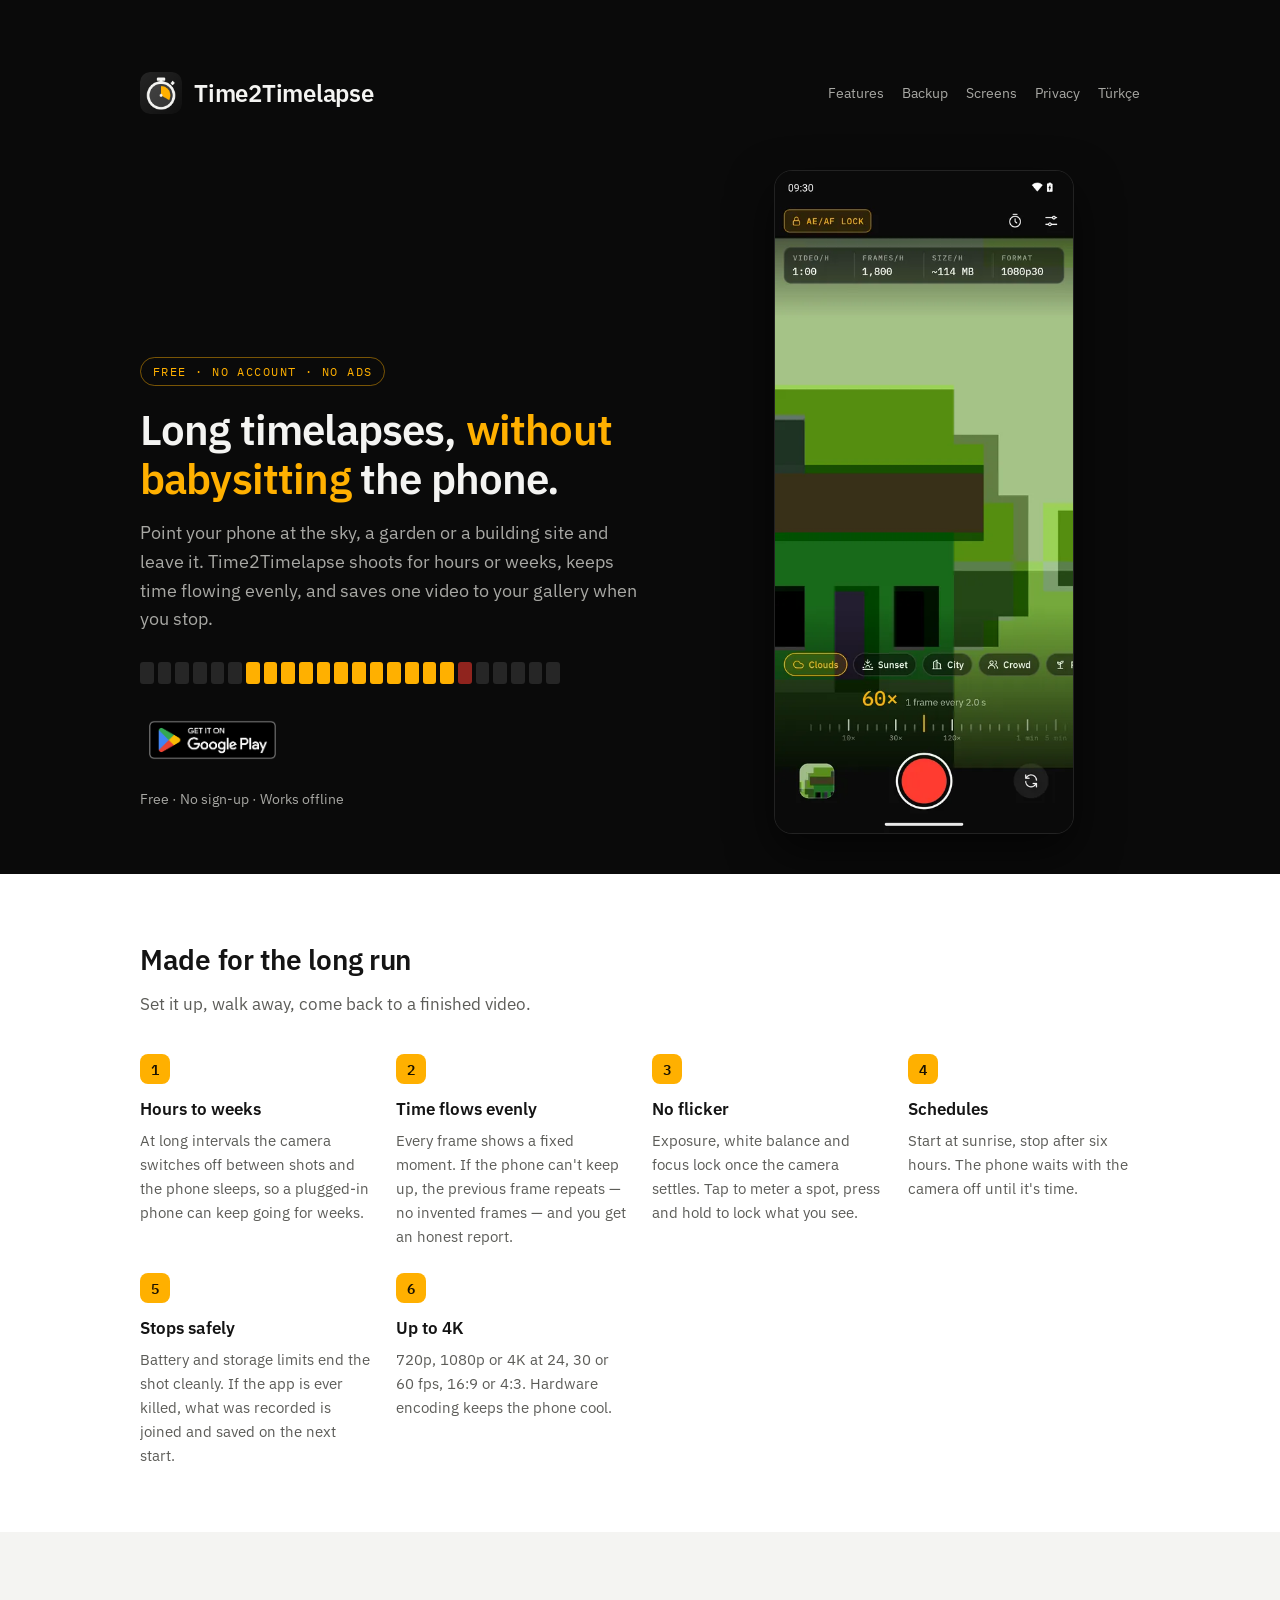
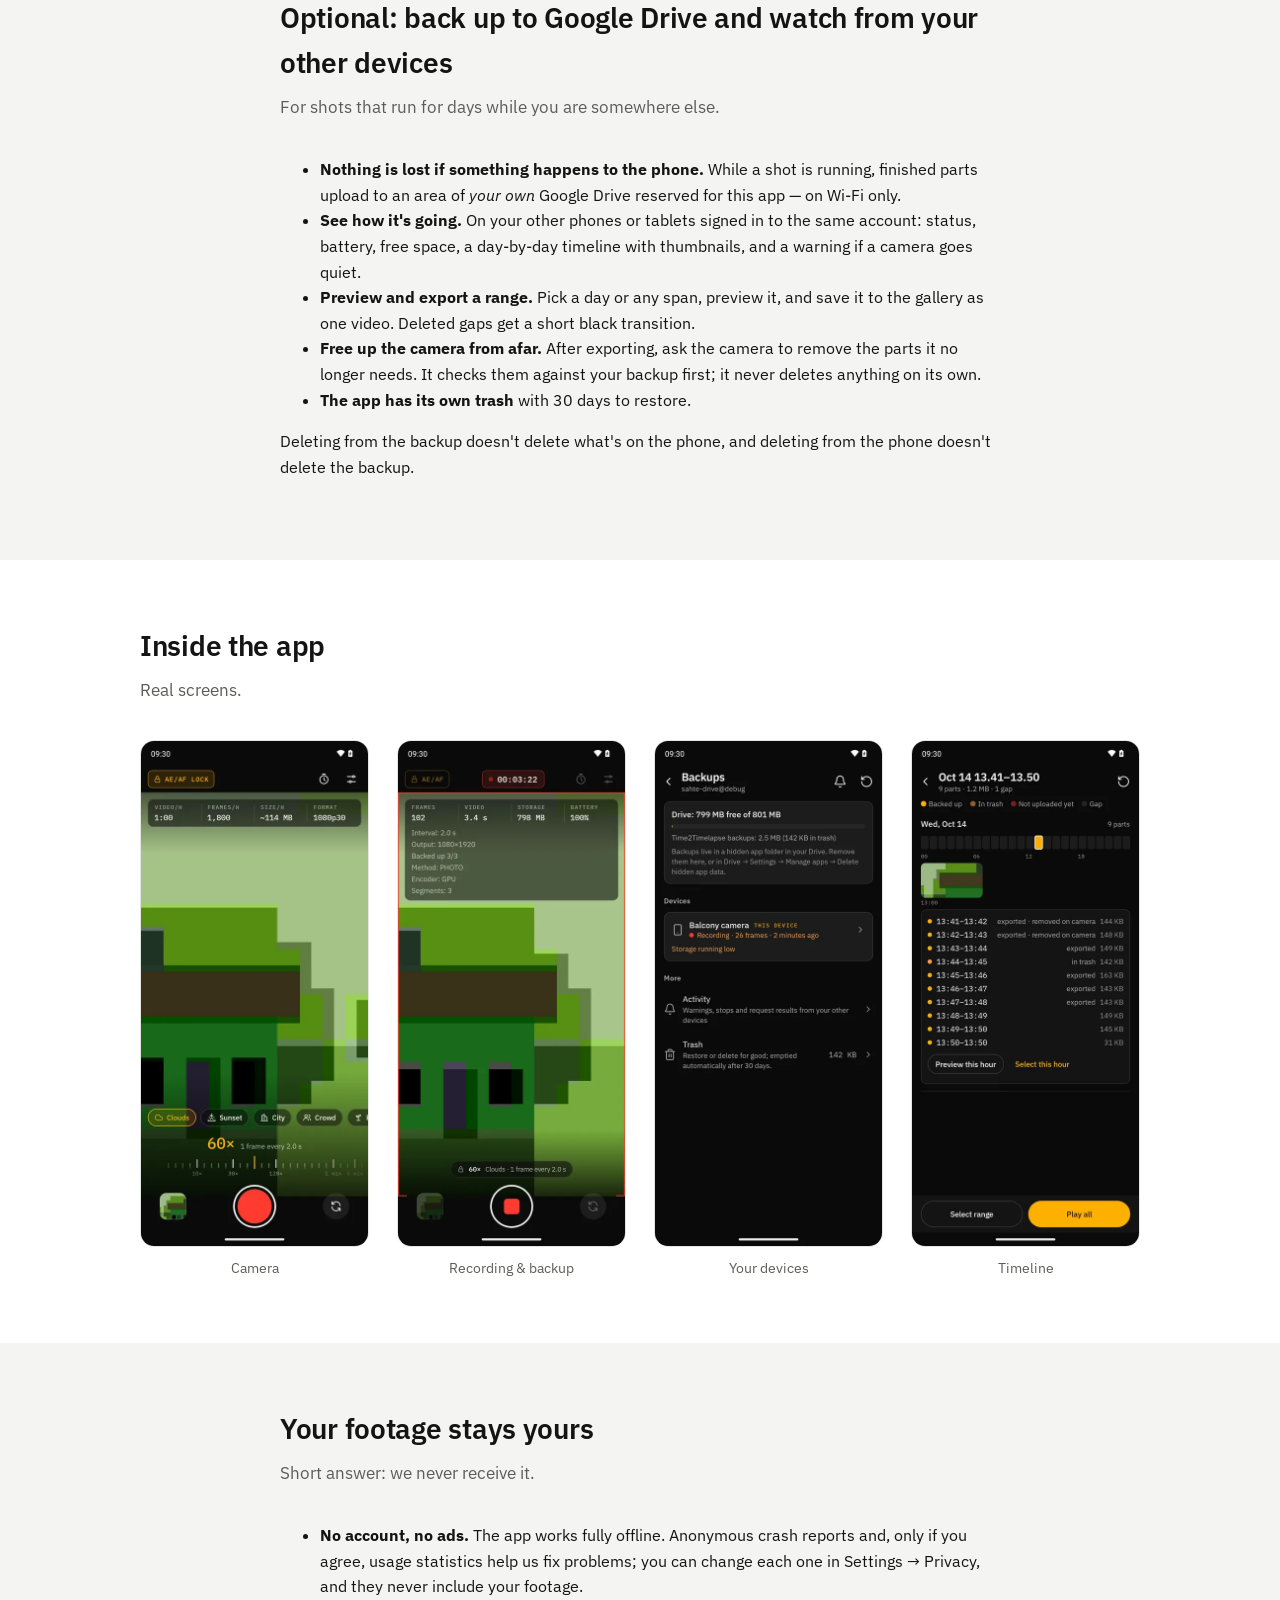
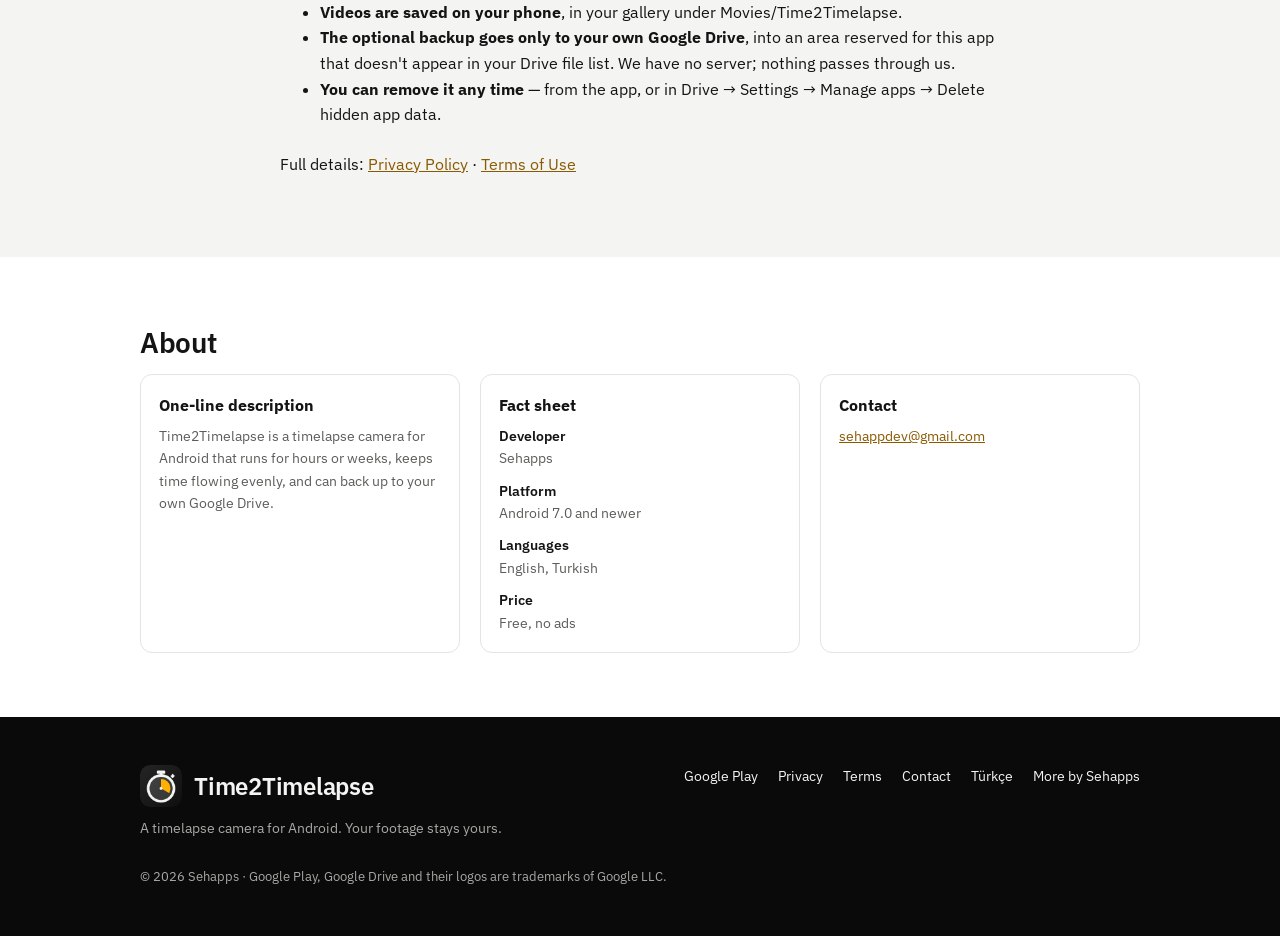
==== time2timelapse/index.html @ 779297e6 "root: app-ads.txt / geliştirici sayfası güncellemesi" ====
<!DOCTYPE html>
<html lang="en">
<head>
<meta charset="UTF-8">
<meta name="viewport" content="width=device-width, initial-scale=1.0">
<title>Time2Timelapse — Timelapse Camera for Android</title>
<meta name="description" content="Shoot timelapses for hours or weeks with your Android phone. Time flows evenly, exposure stays locked, and an optional Google Drive backup lets you watch from your other devices. No account, no ads.">
<link rel="icon" href="assets/icon.png">
<link rel="preconnect" href="https://fonts.googleapis.com">
<link rel="preconnect" href="https://fonts.gstatic.com" crossorigin>
<link rel="stylesheet" href="https://fonts.googleapis.com/css2?family=IBM+Plex+Mono:wght@500&family=IBM+Plex+Sans:wght@400;600&display=swap">
<link rel="stylesheet" href="assets/site.css">
<link rel="canonical" href="https://sehapps.github.io/time2timelapse/">
<link rel="alternate" hreflang="en" href="https://sehapps.github.io/time2timelapse/">
<link rel="alternate" hreflang="tr" href="https://sehapps.github.io/time2timelapse/tr/">
<link rel="alternate" hreflang="x-default" href="https://sehapps.github.io/time2timelapse/">
<meta property="og:type" content="website">
<meta property="og:url" content="https://sehapps.github.io/time2timelapse/">
<meta property="og:site_name" content="Time2Timelapse">
<meta property="og:locale" content="en_US">
<meta property="og:title" content="Time2Timelapse — Timelapse Camera for Android">
<meta property="og:description" content="Hours to weeks of timelapse on your phone, with time flowing evenly. Optional Google Drive backup to watch from your other devices.">
<meta property="og:image" content="https://sehapps.github.io/time2timelapse/assets/og-en.jpg">
<meta property="og:image:type" content="image/jpeg">
<meta property="og:image:width" content="1200">
<meta property="og:image:height" content="630">
<meta property="og:image:alt" content="Time2Timelapse — timelapse camera for Android">
<meta name="twitter:card" content="summary_large_image">
<meta name="twitter:image" content="https://sehapps.github.io/time2timelapse/assets/og-en.jpg">
</head>
<body>

<div class="hero">
  <div class="wrap">
    <div style="grid-column: 1 / -1;">
      <div class="topbar">
        <a class="brand" href="./" style="color:#f4f4f2">
          <img src="assets/icon.png" alt="" width="42" height="42">
          Time2Timelapse
        </a>
        <nav class="topnav">
          <a href="#features">Features</a>
          <a href="#backup">Backup</a>
          <a href="#screens">Screens</a>
          <a href="#privacy">Privacy</a>
          <a href="tr/">Türkçe</a>
        </nav>
      </div>
    </div>

    <div class="hero-copy">
      <span class="eyebrow">Free · No account · No ads</span>
      <h1>Long timelapses, <em>without babysitting</em> the phone.</h1>
      <p class="lede">
        Point your phone at the sky, a garden or a building site and leave it. Time2Timelapse shoots for hours or weeks,
        keeps time flowing evenly, and saves one video to your gallery when you stop.
      </p>
      <div class="strip" aria-hidden="true">
        <i></i><i></i><i></i><i></i><i></i><i></i><i class="on"></i><i class="on"></i><i class="on"></i><i class="on"></i><i class="on"></i><i class="on"></i>
        <i class="on"></i><i class="on"></i><i class="on"></i><i class="on"></i><i class="on"></i><i class="on"></i><i class="rec"></i><i></i><i></i><i></i><i></i><i></i>
      </div>
      <a class="badge" href="https://play.google.com/store/apps/details?id=com.sehapps.time2timelapse&amp;referrer=utm_source%3Dlanding%26utm_medium%3Dhero%26utm_campaign%3Den_site">
        <img src="assets/gp-badge-en.png" alt="Get it on Google Play" width="646" height="250">
      </a>
      <span class="cta-note">Free · No sign-up · Works offline</span>
    </div>

    <div class="hero-shot">
      <img src="assets/shot-camera-en.webp" width="460" height="1022"
           alt="Time2Timelapse camera screen with the readout strip, presets and record button">
    </div>
  </div>
</div>

<section id="features">
  <div class="wrap">
    <h2>Made for the long run</h2>
    <p class="section-lede">Set it up, walk away, come back to a finished video.</p>

    <div class="values">
      <div class="value">
        <span class="num">1</span>
        <h3>Hours to weeks</h3>
        <p>At long intervals the camera switches off between shots and the phone sleeps, so a plugged-in phone can keep going for weeks.</p>
      </div>
      <div class="value">
        <span class="num">2</span>
        <h3>Time flows evenly</h3>
        <p>Every frame shows a fixed moment. If the phone can't keep up, the previous frame repeats — no invented frames — and you get an honest report.</p>
      </div>
      <div class="value">
        <span class="num">3</span>
        <h3>No flicker</h3>
        <p>Exposure, white balance and focus lock once the camera settles. Tap to meter a spot, press and hold to lock what you see.</p>
      </div>
      <div class="value">
        <span class="num">4</span>
        <h3>Schedules</h3>
        <p>Start at sunrise, stop after six hours. The phone waits with the camera off until it's time.</p>
      </div>
      <div class="value">
        <span class="num">5</span>
        <h3>Stops safely</h3>
        <p>Battery and storage limits end the shot cleanly. If the app is ever killed, what was recorded is joined and saved on the next start.</p>
      </div>
      <div class="value">
        <span class="num">6</span>
        <h3>Up to 4K</h3>
        <p>720p, 1080p or 4K at 24, 30 or 60 fps, 16:9 or 4:3. Hardware encoding keeps the phone cool.</p>
      </div>
    </div>
  </div>
</section>

<section id="backup" class="alt">
  <div class="wrap narrow">
    <h2>Optional: back up to Google Drive and watch from your other devices</h2>
    <p class="section-lede">For shots that run for days while you are somewhere else.</p>
    <ul>
      <li><strong>Nothing is lost if something happens to the phone.</strong> While a shot is running, finished parts upload to an area of <em>your own</em> Google Drive reserved for this app — on Wi-Fi only.</li>
      <li><strong>See how it's going.</strong> On your other phones or tablets signed in to the same account: status, battery, free space, a day-by-day timeline with thumbnails, and a warning if a camera goes quiet.</li>
      <li><strong>Preview and export a range.</strong> Pick a day or any span, preview it, and save it to the gallery as one video. Deleted gaps get a short black transition.</li>
      <li><strong>Free up the camera from afar.</strong> After exporting, ask the camera to remove the parts it no longer needs. It checks them against your backup first; it never deletes anything on its own.</li>
      <li><strong>The app has its own trash</strong> with 30 days to restore.</li>
    </ul>
    <p>Deleting from the backup doesn't delete what's on the phone, and deleting from the phone doesn't delete the backup.</p>
  </div>
</section>

<section id="screens">
  <div class="wrap">
    <h2>Inside the app</h2>
    <p class="section-lede">Real screens.</p>
    <div class="shots">
      <figure class="shot" style="margin:0">
        <img src="assets/shot-camera-en.webp" width="460" height="1022" alt="Camera screen before recording">
        <figcaption>Camera</figcaption>
      </figure>
      <figure class="shot" style="margin:0">
        <img src="assets/shot-recording-en.webp" width="460" height="1022" alt="Recording with the backup status panel">
        <figcaption>Recording &amp; backup</figcaption>
      </figure>
      <figure class="shot" style="margin:0">
        <img src="assets/shot-devices-en.webp" width="460" height="1022" alt="Backups: devices and Drive storage">
        <figcaption>Your devices</figcaption>
      </figure>
      <figure class="shot" style="margin:0">
        <img src="assets/shot-timeline-en.webp" width="460" height="1022" alt="Timeline with hour strip and thumbnails">
        <figcaption>Timeline</figcaption>
      </figure>
    </div>
  </div>
</section>

<section id="privacy" class="alt">
  <div class="wrap narrow">
    <h2>Your footage stays yours</h2>
    <p class="section-lede">Short answer: we never receive it.</p>
    <ul>
      <li><strong>No account, no ads.</strong> The app works fully offline. Anonymous crash reports and, only if you agree, usage statistics help us fix problems; you can change each one in Settings → Privacy, and they never include your footage.</li>
      <li><strong>Videos are saved on your phone</strong>, in your gallery under Movies/Time2Timelapse.</li>
      <li><strong>The optional backup goes only to your own Google Drive</strong>, into an area reserved for this app that doesn't appear in your Drive file list. We have no server; nothing passes through us.</li>
      <li><strong>You can remove it any time</strong> — from the app, or in Drive → Settings → Manage apps → Delete hidden app data.</li>
    </ul>
    <p style="margin-top:24px">
      Full details: <a href="privacy-en.html">Privacy Policy</a> · <a href="terms-en.html">Terms of Use</a>
    </p>
  </div>
</section>

<section>
  <div class="wrap">
    <h2>About</h2>
    <div class="kit">
      <div>
        <h3>One-line description</h3>
        <p>Time2Timelapse is a timelapse camera for Android that runs for hours or weeks, keeps time flowing evenly, and can back up to your own Google Drive.</p>
      </div>
      <div>
        <h3>Fact sheet</h3>
        <dl class="facts">
          <dt>Developer</dt><dd>Sehapps</dd>
          <dt>Platform</dt><dd>Android 7.0 and newer</dd>
          <dt>Languages</dt><dd>English, Turkish</dd>
          <dt>Price</dt><dd>Free, no ads</dd>
        </dl>
      </div>
      <div>
        <h3>Contact</h3>
        <p><a href="mailto:sehappdev@gmail.com">sehappdev@gmail.com</a></p>
      </div>
    </div>
  </div>
</section>

<footer>
  <div class="wrap">
    <div class="footer-grid">
      <div>
        <div class="brand" style="color:#f4f4f2;margin-bottom:10px">
          <img src="assets/icon.png" alt="" width="42" height="42"> Time2Timelapse
        </div>
        <div>A timelapse camera for Android. Your footage stays yours.</div>
      </div>
      <div class="footer-links">
        <a href="https://play.google.com/store/apps/details?id=com.sehapps.time2timelapse&amp;referrer=utm_source%3Dlanding%26utm_medium%3Dfooter%26utm_campaign%3Den_site">Google Play</a>
        <a href="privacy-en.html">Privacy</a>
        <a href="terms-en.html">Terms</a>
        <a href="mailto:sehappdev@gmail.com">Contact</a>
        <a href="tr/">Türkçe</a>
        <a href="https://sehapps.github.io/">More by Sehapps</a>
      </div>
    </div>
    <div class="copyright">© 2026 Sehapps · Google Play, Google Drive and their logos are trademarks of Google LLC.</div>
  </div>
</footer>

</body>
</html>
---- time2timelapse/assets/site.css ----
/* Time2Timelapse tanıtım sitesi — uygulamanın tasarım dili: grafit zemin, tek amber vurgu, IBM Plex. */
:root {
  --bg: #ffffff;
  --bg-alt: #f4f4f2;
  --fg: #141414;
  --muted: #5c5c58;
  --accent: #8a5a00;          /* açık zeminde okunabilir amber */
  --accent-strong: #ffb000;   /* tasarım sisteminin amberi */
  --accent-fg: #1a1200;
  --border: #e4e4e0;
  --dark: #0a0a0a;
  --dark-fg: #f4f4f2;
  --dark-muted: #a8a8a4;
  --record: #ff3b30;
}
@media (prefers-color-scheme: dark) {
  :root {
    --bg: #0f0f0f;
    --bg-alt: #161616;
    --fg: #f4f4f2;
    --muted: #a8a8a4;
    --accent: #ffb000;
    --accent-fg: #1a1200;
    --border: #262626;
    --dark: #080808;
    --dark-muted: #9a9a96;
  }
}

* { box-sizing: border-box; }

/* width/height öznitelikleri yerleşim kaymasını önler; height:auto olmadan max-width görselleri ezer. */
img { max-width: 100%; height: auto; }

body {
  margin: 0;
  background: var(--bg);
  color: var(--fg);
  font-family: "IBM Plex Sans", -apple-system, BlinkMacSystemFont, "Segoe UI", Roboto, Arial, sans-serif;
  line-height: 1.6;
  font-size: 16px;
  -webkit-font-smoothing: antialiased;
}

.wrap { max-width: 1040px; margin: 0 auto; padding: 0 20px; }
.narrow { max-width: 760px; }
a { color: var(--accent); }
.mono { font-family: "IBM Plex Mono", ui-monospace, monospace; }

/* ---------- üst bar ---------- */
.topbar { display: flex; align-items: center; justify-content: space-between; gap: 16px; padding: 16px 0; }
.brand { display: flex; align-items: center; gap: 12px; font-weight: 600; font-size: 24px; letter-spacing: -0.01em; color: var(--fg); text-decoration: none; }
.brand img { width: 42px; height: 42px; border-radius: 10px; }
.topnav { display: flex; gap: 18px; font-size: 14px; }
.topnav a { color: var(--dark-muted); text-decoration: none; }
.topnav a:hover { color: var(--dark-fg); }

/* ---------- hero ---------- */
.hero { background: var(--dark); color: var(--dark-fg); padding: 56px 0 0; overflow: hidden; }
.hero .wrap { display: grid; grid-template-columns: 1.1fr 0.9fr; gap: 40px; align-items: end; }
.hero-copy { padding-bottom: 64px; }
.eyebrow {
  display: inline-block; font-family: "IBM Plex Mono", ui-monospace, monospace; font-size: 12px;
  letter-spacing: .12em; text-transform: uppercase; color: var(--accent-strong);
  border: 1px solid rgba(255,176,0,.45); border-radius: 999px; padding: 4px 12px; margin-bottom: 20px;
}
.hero h1 { font-size: 42px; line-height: 1.15; margin: 0 0 16px; letter-spacing: -0.02em; font-weight: 600; }
.hero h1 em { font-style: normal; color: var(--accent-strong); }
.hero p.lede { font-size: 18px; color: var(--dark-muted); margin: 0 0 28px; max-width: 46ch; }
.hero-shot { display: flex; justify-content: center; padding-bottom: 40px; }
.hero-shot img {
  width: 100%; max-width: 300px; display: block;
  border-radius: 18px; border: 1px solid rgba(255,255,255,.1); box-shadow: 0 18px 45px rgba(0,0,0,.6);
}
.cta-note { display: block; margin-top: 12px; font-size: 14px; color: var(--dark-muted); }

/* Zaman şeridi süsü: uygulamadaki saat şeridinin karşılığı. */
.strip { display: flex; gap: 4px; margin: 0 0 28px; max-width: 420px; }
.strip i { flex: 1; height: 22px; border-radius: 3px; background: #262626; }
.strip i.on { background: var(--accent-strong); }
.strip i.rec { background: rgba(255,59,48,.55); }

/* resmî Google Play rozeti — Google'ın marka kuralları gereği değiştirilmez, en az 40px yükseklik */
.badge { display: inline-block; line-height: 0; }
.badge img { height: 56px; width: auto; display: block; }
.badge:hover { opacity: .88; }

/* ---------- bölümler ---------- */
section { padding: 64px 0; }
section.alt { background: var(--bg-alt); }
h2 { font-size: 28px; letter-spacing: -0.01em; margin: 0 0 8px; font-weight: 600; }
.section-lede { color: var(--muted); margin: 0 0 36px; font-size: 17px; }

.values { display: grid; grid-template-columns: repeat(auto-fit, minmax(230px, 1fr)); gap: 24px; }
.value h3 { margin: 0 0 6px; font-size: 17px; font-weight: 600; }
.value p { margin: 0; color: var(--muted); font-size: 15px; }
.value .num {
  display: inline-flex; align-items: center; justify-content: center;
  width: 30px; height: 30px; border-radius: 8px; margin-bottom: 12px;
  background: var(--accent-strong); color: var(--accent-fg); font-weight: 600; font-size: 14px;
  font-family: "IBM Plex Mono", ui-monospace, monospace;
}

/* ---------- ekran görüntüleri ---------- */
.shots { display: grid; grid-template-columns: repeat(auto-fit, minmax(190px, 1fr)); gap: 28px; }
.shot img {
  width: 100%; max-width: 240px; margin: 0 auto; display: block;
  border-radius: 14px; border: 1px solid var(--border); background: #0a0a0a;
}
.shot figcaption { margin-top: 10px; font-size: 14px; color: var(--muted); text-align: center; }

/* ---------- künye ---------- */
.kit { display: grid; grid-template-columns: repeat(auto-fit, minmax(240px, 1fr)); gap: 20px; }
.kit div { border: 1px solid var(--border); border-radius: 12px; padding: 18px; }
.kit h3 { margin: 0 0 6px; font-size: 16px; }
.kit p { margin: 0; font-size: 14px; color: var(--muted); }
.facts { margin: 0; font-size: 14px; color: var(--muted); }
.facts dt { font-weight: 600; color: var(--fg); }
.facts dd { margin: 0 0 10px; }
.facts dd:last-child { margin-bottom: 0; }

/* ---------- alt bilgi ---------- */
footer { background: var(--dark); color: var(--dark-muted); padding: 48px 0; font-size: 14px; }
footer a { color: var(--dark-fg); text-decoration: none; }
footer a:hover { text-decoration: underline; }
.footer-grid { display: flex; flex-wrap: wrap; gap: 28px; justify-content: space-between; align-items: flex-start; }
.footer-links { display: flex; flex-wrap: wrap; gap: 20px; }
.copyright { margin-top: 28px; font-size: 13px; }

@media (max-width: 820px) {
  .hero { padding-top: 40px; }
  .hero .wrap { grid-template-columns: 1fr; gap: 28px; }
  .hero-copy { padding-bottom: 0; }
  .hero h1 { font-size: 31px; }
  .hero-shot { padding-bottom: 0; }
  section { padding: 48px 0; }
  h2 { font-size: 24px; }
  .topnav { display: none; }
  .brand { font-size: 21px; }
  .brand img { width: 36px; height: 36px; }
  .badge img { height: 50px; }
}

/* ---------- hukuki sayfalar ---------- */
.legal { max-width: 760px; margin: 0 auto; padding: 32px 20px 72px; }
.legal h1 { font-size: 28px; margin: 0 0 8px; font-weight: 600; }
.legal h2 { font-size: 19px; margin-top: 30px; border-bottom: 1px solid var(--border); padding-bottom: 6px; }
.legal .meta { color: var(--muted); font-size: 14px; margin-bottom: 24px; }
.legal .summary { background: var(--bg-alt); border-left: 4px solid var(--accent-strong); padding: 12px 16px; border-radius: 6px; margin: 16px 0 24px; }
.legal .back { font-size: 14px; margin-bottom: 18px; display: block; }
.legal table { width: 100%; border-collapse: collapse; margin: 12px 0; font-size: 14px; }
.legal th, .legal td { border: 1px solid var(--border); padding: 8px 10px; text-align: left; vertical-align: top; }
.legal th { background: var(--bg-alt); }
.legal code { background: var(--bg-alt); padding: 1px 6px; border-radius: 4px; font-size: 14px; overflow-wrap: anywhere; }
/* Dar ekranda uzun sözcükler ve yollar hücre içinde kırılır (yatay kaydırma olmaz). */
.legal th, .legal td { overflow-wrap: anywhere; hyphens: auto; }
.legal li { margin: 4px 0; }

/* 404 sayfasındaki tek düğme. */
.cta { display: inline-block; background: var(--accent-strong); color: var(--accent-fg); font-weight: 600; text-decoration: none; padding: 12px 22px; border-radius: 10px; }
.cta:hover { opacity: .9; }
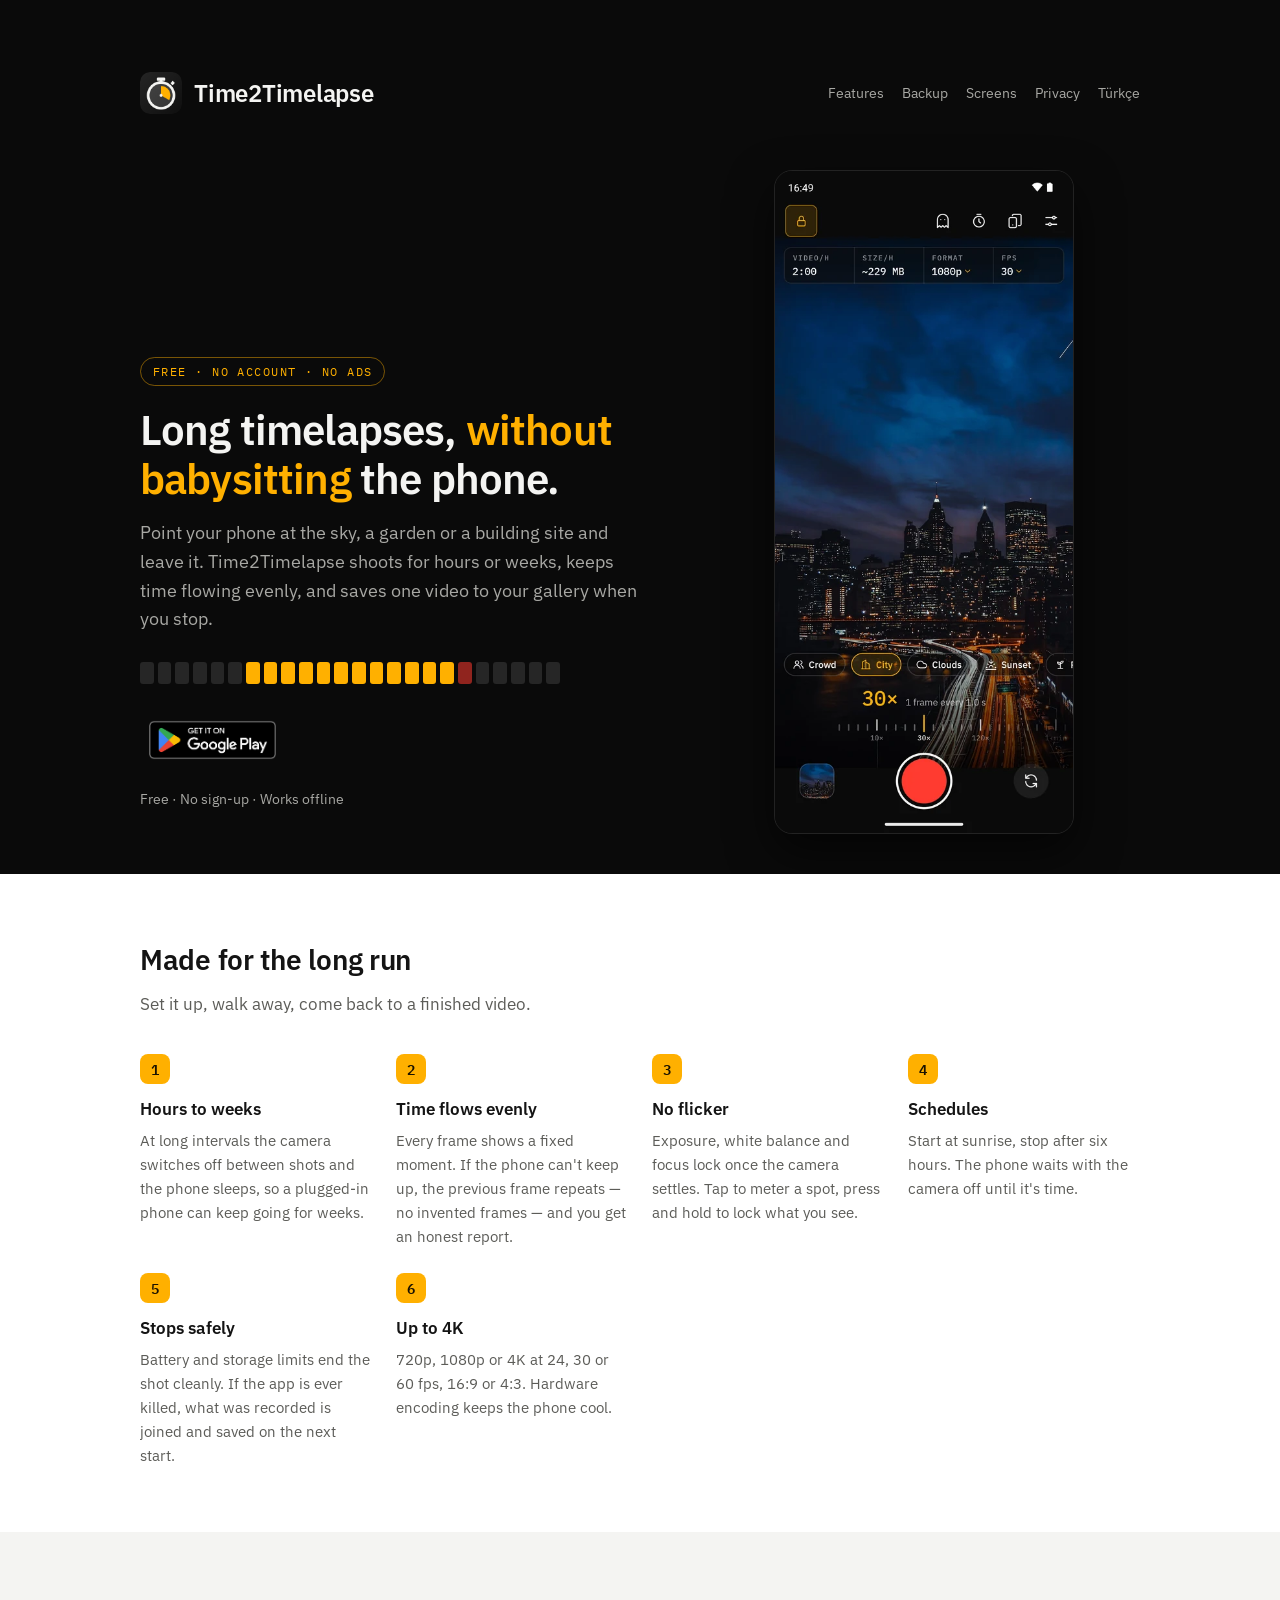
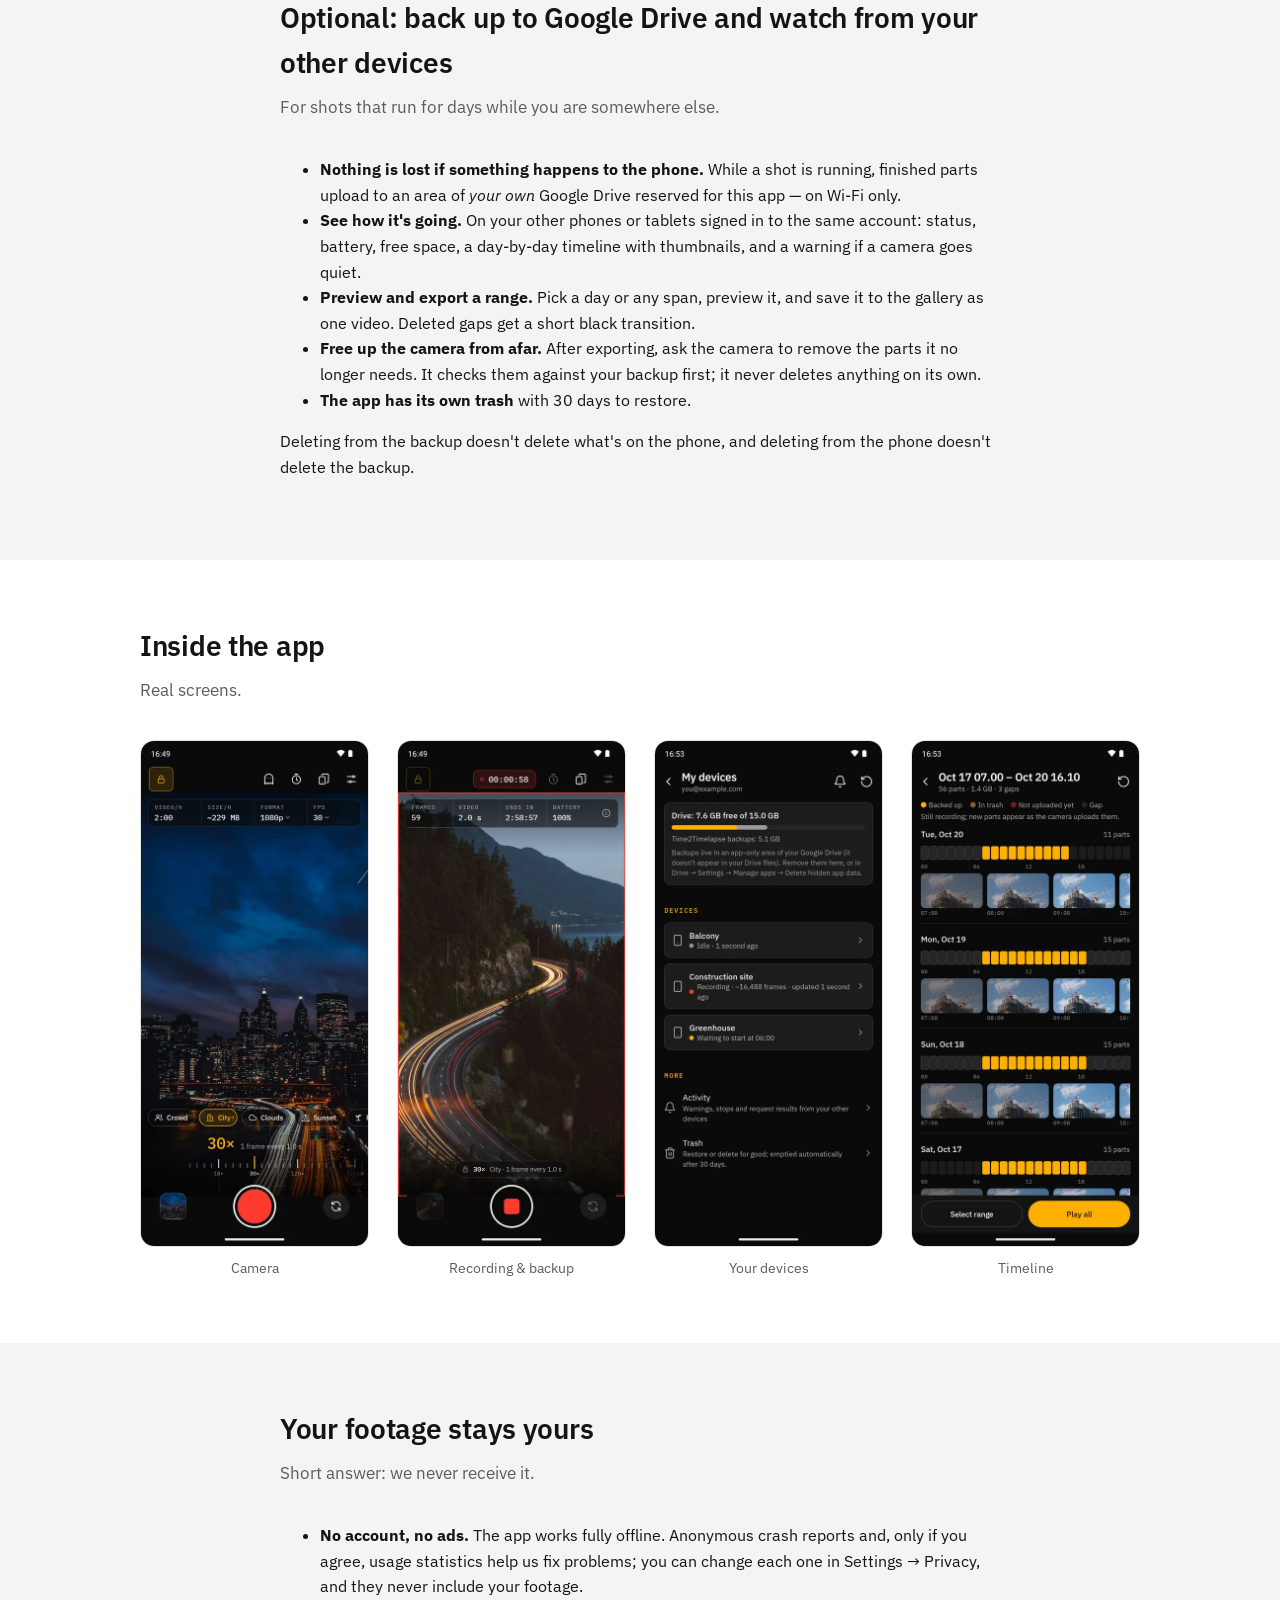
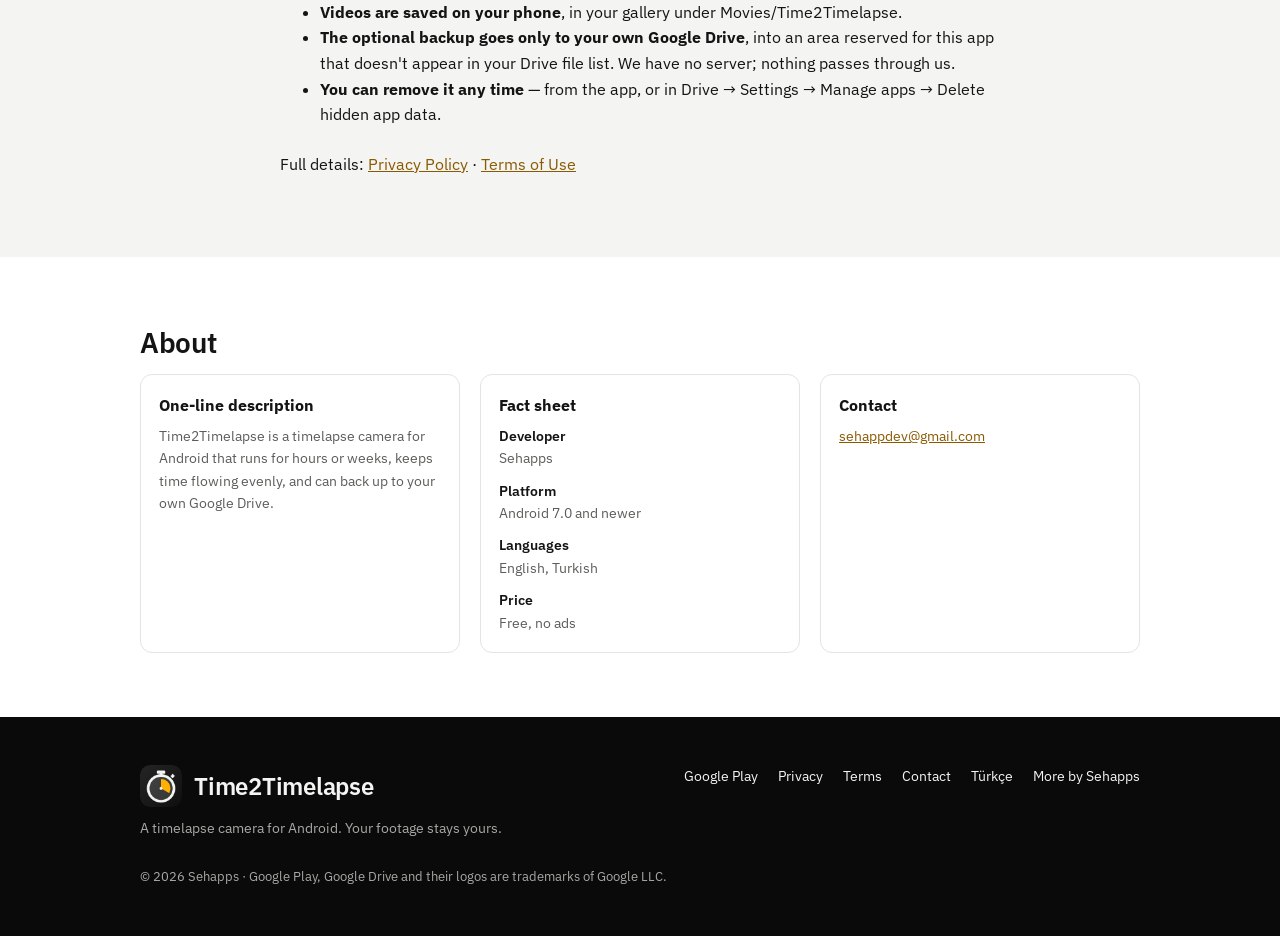
==== commit 37ea7dc1: "root: app-ads.txt / geliştirici sayfası güncellemesi" ====
--- a/time2timelapse/index.html
+++ b/time2timelapse/index.html
@@ -137,7 +137,7 @@
         <figcaption>Camera</figcaption>
       </figure>
       <figure class="shot" style="margin:0">
-        <img src="assets/shot-recording-en.webp" width="460" height="1022" alt="Recording with the backup status panel">
+        <img src="assets/shot-recording-en.webp" width="460" height="1022" alt="Recording a long time-lapse: frames, video length and time left">
         <figcaption>Recording &amp; backup</figcaption>
       </figure>
       <figure class="shot" style="margin:0">
